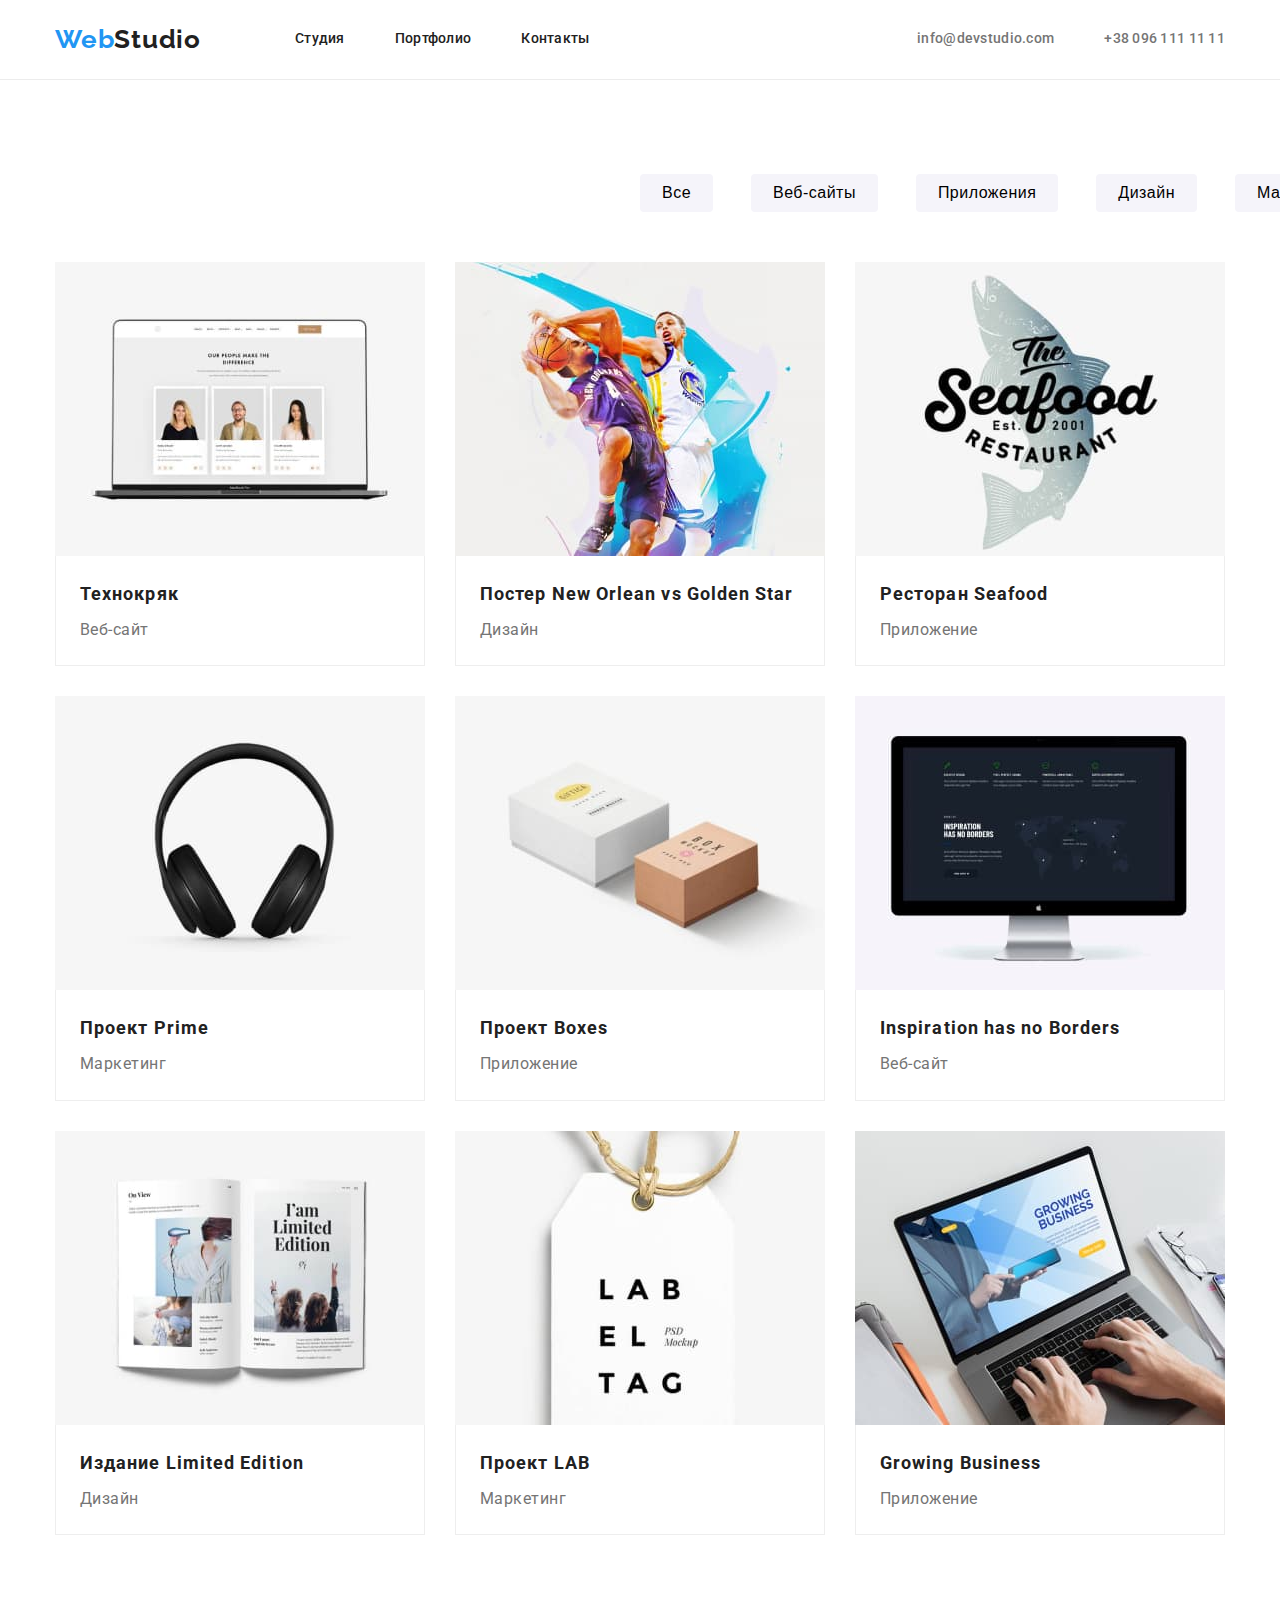
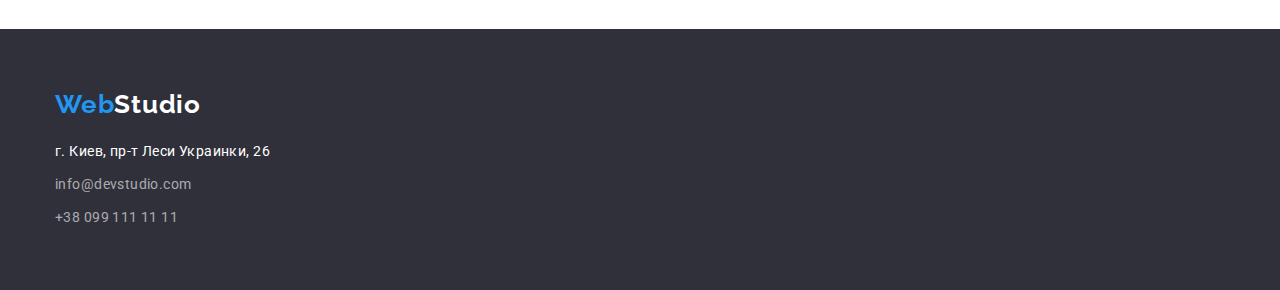
==== portfolio.html @ 174a84f0 "added homework №3 (markup based on flexboxes)" ====
<!DOCTYPE html>
<html lang="ru">
  <head>
    <meta charset="UTF-8" />
    <meta http-equiv="X-UA-Compatible" content="IE=edge" />
    <meta name="viewport" content="width=device-width, initial-scale=1.0" />
    <link rel="stylesheet" href="node_modules/modern-normalize/modern-normalize.css" />
    <link rel="stylesheet" href="./css/styles.css" />
    <title>WebStudio - Портфолио</title>
  </head>
  <body>
    <header>
      <div class="container">
        <a class="studio-logo link" href="./index.html"> <span>Web</span><span>Studio</span> </a>
        <nav>
          <ul class="list">
            <li>
              <a class="link" href="./index.html">Студия</a>
            </li>
            <li>
              <a class="link" href="./portfolio.html">Портфолио</a>
            </li>
            <li>
              <a class="link" href="#contacts">Контакты</a>
            </li>
          </ul>
        </nav>

        <ul class="list">
          <li>
            <a class="link" href="mailto:info@devstudio.com">info@devstudio.com</a>
          </li>
          <li>
            <a class="link" href="tel:+380961111111">+38 096 111 11 11 </a>
          </li>
        </ul>
      </div>
    </header>

    <main>
      <section id="portfolio" class="portfolio-section">
        <div class="container">
          <h2 hidden>Наши работы</h2>

          <ul class="portfolio-cards-filter list">
            <li><button type="button">Все</button></li>
            <li><button type="button">Веб-сайты</button></li>
            <li><button type="button">Приложения</button></li>
            <li><button type="button">Дизайн</button></li>
            <li><button type="button">Маркетинг</button></li>
          </ul>

          <ul class="cards list">
            <li class="card">
              <img src="./images/img-portfolio-1.jpg" alt="Открытый на ноутбуке сайт" />
              <div class="card-text">
                <p class="card-title">Технокряк</p>
                <span class="card-caption">Веб-сайт</span>
              </div>
            </li>

            <li class="card">
              <img src="./images/img-portfolio-2.jpg" alt="Постер: игра в баскетбол" />
              <div class="card-text">
                <p class="card-title">Постер New Orlean vs Golden Star</p>
                <span class="card-caption">Дизайн</span>
              </div>
            </li>

            <li class="card">
              <img src="./images/img-portfolio-3.jpg" alt="Логотип ресторана Seafood" />
              <div class="card-text">
                <p class="card-title">Ресторан Seafood</p>
                <span class="card-caption">Приложение</span>
              </div>
            </li>

            <li class="card">
              <img src="./images/img-portfolio-4.jpg" alt="Наушники" />
              <div class="card-text">
                <p class="card-title">Проект Prime</p>
                <span class="card-caption">Маркетинг</span>
              </div>
            </li>

            <li class="card">
              <img src="./images/img-portfolio-5.jpg" alt="Две коробки разных размеров" />
              <div class="card-text">
                <p class="card-title">Проект Boxes</p>
                <span class="card-caption">Приложение</span>
              </div>
            </li>

            <li class="card">
              <img
                src="./images/img-portfolio-6.jpg"
                alt="Сайт Inspiration has no borders на мониторе"
              />
              <div class="card-text">
                <p class="card-title">Inspiration has no Borders</p>
                <span class="card-caption">Веб-сайт</span>
              </div>
            </li>

            <li class="card">
              <img src="./images/img-portfolio-7.jpg" alt="Разворот печатного издания" />
              <div class="card-text">
                <p class="card-title">Издание Limited Edition</p>
                <span class="card-caption">Дизайн</span>
              </div>
            </li>

            <li class="card">
              <img
                src="./images/img-portfolio-8.jpg"
                alt="Картонная бирка с декоративной веревкой"
              />
              <div class="card-text">
                <p class="card-title">Проект LAB</p>
                <span class="card-caption">Маркетинг</span>
              </div>
            </li>

            <li class="card">
              <img
                src="./images/img-portfolio-9.jpg"
                alt="Приложение Growing Business, открытое на ноутбуке"
              />
              <div class="card-text">
                <p class="card-title">Growing Business</p>
                <span class="card-caption">Приложение</span>
              </div>
            </li>
          </ul>
        </div>
      </section>
    </main>

    <footer id="contacts">
      <div class="container">
        <a class="studio-logo link" href="./index.html"> <span>Web</span><span>Studio</span> </a>
        <address>
          <ul class="list">
            <li>
              <a class="link" href="https://goo.gl/maps/Uex1Hu8hUSsigpkb6"
                >г. Киев, пр-т Леси Украинки, 26</a
              >
            </li>
            <li>
              <a class="link" href="mailto:info@devstudio.com">info@devstudio.com</a>
            </li>
            <li>
              <a class="link" href="tel:+380991111111">+38 099 111 11 11</a>
            </li>
          </ul>
        </address>
      </div>
    </footer>
  </body>
</html>
---- css/styles.css ----
@import url('https://fonts.googleapis.com/css2?family=Raleway:wght@700&family=Roboto:wght@400;500;700;900&display=swap');


:root {
    --brand-black: #212121;
    --brand-blue: #2196F3;
    --dark-blue: #188CE8;
    --dark-gray: #2F303A;
    --light-gray: #757575;
    --light-pink: #ECECEC;
    --white: #FFFFFF;
    --transparent-gray: rgba(255, 255, 255, 0.6);
}

html{
    box-sizing: border-box;
}

*,
*::after,
*::before {
    box-sizing: inherit;
}

body {
    padding: 0;
    margin: 0;
    
    font-family: 'Roboto', sans-serif;
    font-style: normal;

    background-color: var(--white);
    color: var(--brand-black);
}

.container{
    width: 1200px;
    margin: 0 auto;
    padding: 0 15px;
}



.link {
    text-decoration: none;
    color: inherit;
}

.link:active,
.link:focus,
.link:hover{
    color: var(--brand-blue);
    outline: none;
}

.link:focus{
    text-decoration: underline;
}

section {
    padding-top: 94px;
    padding-bottom: 94px;
}

button{
    cursor: pointer;
}

.list {
    list-style: none;
    padding-left: 0;
    margin: 0;
}

img {
    display: block;
    max-width: 100%;
    height: auto;
}

h1,
h2,
h3,
h4,
h5,
h6,
p {
    margin: 0;
}

h2{
    margin-bottom: 50px;
    text-align: center;

    font-weight: 700;
    font-size: 36px;
    line-height: 1.17;
    letter-spacing: 0.03em;
}




/* --- HEADER --- */

header {
    border-bottom: 1px solid var(--light-pink);
}

header .container {
    padding-top: 24px;
    padding-bottom: 24px;
    
    display: flex;
    align-items:center;
    justify-content: space-between;
    
    background-color: var(--white);
}

/* --- logo in header and footer --- */
.studio-logo {
    margin-top: 0;

    font-family: 'Raleway';
    font-weight: 700;
    font-size: 26px;
    line-height: 1.19;
    letter-spacing: 0.03em;

    color: var(--brand-blue);
}

header .studio-logo span:last-child {
    color: var(--brand-black);
}

footer .studio-logo span:last-child {
    color: var(--white);
}

/* --- for both header menu sections: "nav" and "contacts" --- */ 
header ul{
    display: flex;
    align-items: center;
    justify-content: space-between;

    font-weight: 500;
    font-size: 14px;
    line-height: 1.14;
    letter-spacing: 0.02em;
}

/* --- header menu "nav" section --- */
header nav {
    margin: 0 auto 0 94px;
}

header nav li:not(:last-of-type) {
    margin-right: 50px;
}

/* --- header menu "contacts" section --- */
header > .container > ul:last-of-type{
    color: var(--light-gray);
}

header > .container > ul > li:not(:first-of-type) {
    margin-left: 50px;
}



/* --- 1. HERO SECTION --- */

.hero-section{
    padding-top: 0;
    padding-bottom: 0;
    background-color: var(--dark-gray);
}

.hero-section .container{
    padding-top: 200px;
    padding-bottom: 200px;

    text-align: center;
    text-transform: uppercase;
}

.hero-section h1{
    width: 696px;
    margin: 0 auto;

    font-weight: 900;
    font-size: 44px;
    line-height: 1.36;

    letter-spacing: 0.06em;
    text-transform: uppercase;

    color: var(--white);
}

.hero-section button {
    padding: 10px 32px;
    margin-top: 30px;

    background-color: var(--brand-blue);
    color: var(--white);

    border: none;
    border-radius: 4px;

    font-weight: 700;
    font-size: 16px;
    line-height: 1.88;
}

.hero-section button:focus,     
.hero-section button:hover{
    background: var(--dark-blue);
}



/* --- 2. OUR ADVANTAGES SECTION --- */

.advantages-section{
    padding-bottom: 0;
}

.advantages-section ul {
    display: flex;
    flex-direction: row;
    align-items: center;
    justify-content: space-between;
}

.advantages-section li {
    font-size: 14px;
    line-height: 1.71;
    letter-spacing: 0.03em;

    color: var(--light-gray);
}

.advantages-section li:not(:last-child) {
      margin-right: 30px;
}

.advantages-section h3 {
    margin-bottom: 10px;

    font-weight: 700;
    font-size: 14px;
    line-height: 1.14;
    letter-spacing: 0.03em;
    text-transform: uppercase;

    color: var(--brand-black);
}



/* --- 3. OUR WORK SECTION --- */

.our-work-section ul {
    display: flex;
    flex-direction: row;
    align-items: center;
    justify-content: space-between;
}

.our-work-section li:not(:last-child) {
    margin-right: 30px;
}

.our-work-section img {
    width: 370px;
    height: 294px;
}



/* --- 4 and 5. for OUR TEAM and PORTFOLIO sections --- */

.portfolio-section .cards,
.our-team-section .cards {
    padding: 0;
    margin: 0;

    display: flex;
    flex-direction: row;
    align-items: center;
    justify-content: space-between;
    flex-wrap: wrap;
}

.card {
    font-style: normal;

    background: var(--white);
}



/* --- 4. OUR TEAM SECTION --- */

.our-team-section {
    background-color: #F5F4FA;
}

.our-team-section .card {
    box-shadow: 0px 1px 3px rgba(0, 0, 0, 0.12),
    0px 1px 1px rgba(0, 0, 0, 0.14),
    0px 2px 1px rgba(0, 0, 0, 0.2);
    border-radius: 0px 0px 4px 4px;
    margin: 0;
}

.our-team-section .card:not(:last-of-type) {
    margin: 0 30px 0 0;
}

.our-team-section .card > img{
    width: 270px;
    height: 260px;
}

.our-team-section .card {
    text-align: center;
}

.our-team-section .card-text {
    padding: 30px 30px;
}

.our-team-section .card-title {
    margin-bottom: 10px;
    
    font-weight: 500;
    font-size: 16px;
    line-height: 1.19;

    text-align: center;
    letter-spacing: 0.03em;
}

.our-team-section .card-caption {
    font-size: 16px;
    line-height: 1.19;
    letter-spacing: 0.03em;

    color: var(--light-gray);
}



/* --- 5. PORTFOLIO SECTION --- */

.portfolio-section {
    background-color: var(--white);
}

.portfolio-cards-filter{
    margin: 0 50% 50px 50%;

    display: flex;
    flex-direction: row;
    align-items: center;
    justify-content: space-around;
    gap: 30px;
}

.portfolio-cards-filter button{
    padding: 6px 22px;

    background: #F5F4FA;
    border: none;
    border-radius: 4px;

    font-weight: 500;
    font-size: 16px;
    line-height: 1.63;
    letter-spacing: 0.03em;

    white-space: nowrap;
}

.portfolio-cards-filter li:not(:last-of-type) button {
    margin-right: 8px;
}

.portfolio-cards-filter button:hover,
.portfolio-cards-filter button:active,
.portfolio-cards-filter button:focus {
    background: var(--brand-blue);
    color: var(--white);

    box-shadow: 0px 3px 1px rgba(0, 0, 0, 0.1),
    0px 1px 2px rgba(0, 0, 0, 0.08),
    0px 2px 2px rgba(0, 0, 0, 0.12);
}

.portfolio-section .card {
    margin: 0 0 30px 0;
}

.portfolio-section .card:nth-of-type(n+7) {
    margin-bottom: 0px;
}

.portfolio-section .card > img {
    width: 370px;
    height: 294px;
}

.portfolio-section .card-text {
    padding: 20px 24px;
    border-left: 1px solid #EEEEEE;
    border-right: 1px solid #EEEEEE;
    border-bottom: 1px solid #EEEEEE;
}

.portfolio-section .card-title {
    margin-bottom: 3px;

    font-weight: 700;
    font-size: 18px;
    line-height: 2;
    letter-spacing: 0.06em;

    color: var(--brand-black);
}

.portfolio-section .card-caption{
    font-size: 16px;
    line-height: 1.9;
    letter-spacing: 0.03em;

    color: var(--light-gray);
}



/* --- FOOTER --- */

footer{
    background: var(--dark-gray);
}

footer .container{
    padding-top: 60px;
    padding-bottom: 60px;
}

footer address{
    margin-top: 20px;

    font-style: normal;
    font-size: 14px;
    line-height: 1.71;

    letter-spacing: 0.03em;
}

footer address{
    color: var(--transparent-gray);
}

footer li:first-of-type>a {
    color: var(--white);
}

footer li:not(:last-of-type) {
    margin-bottom: 9px;
}
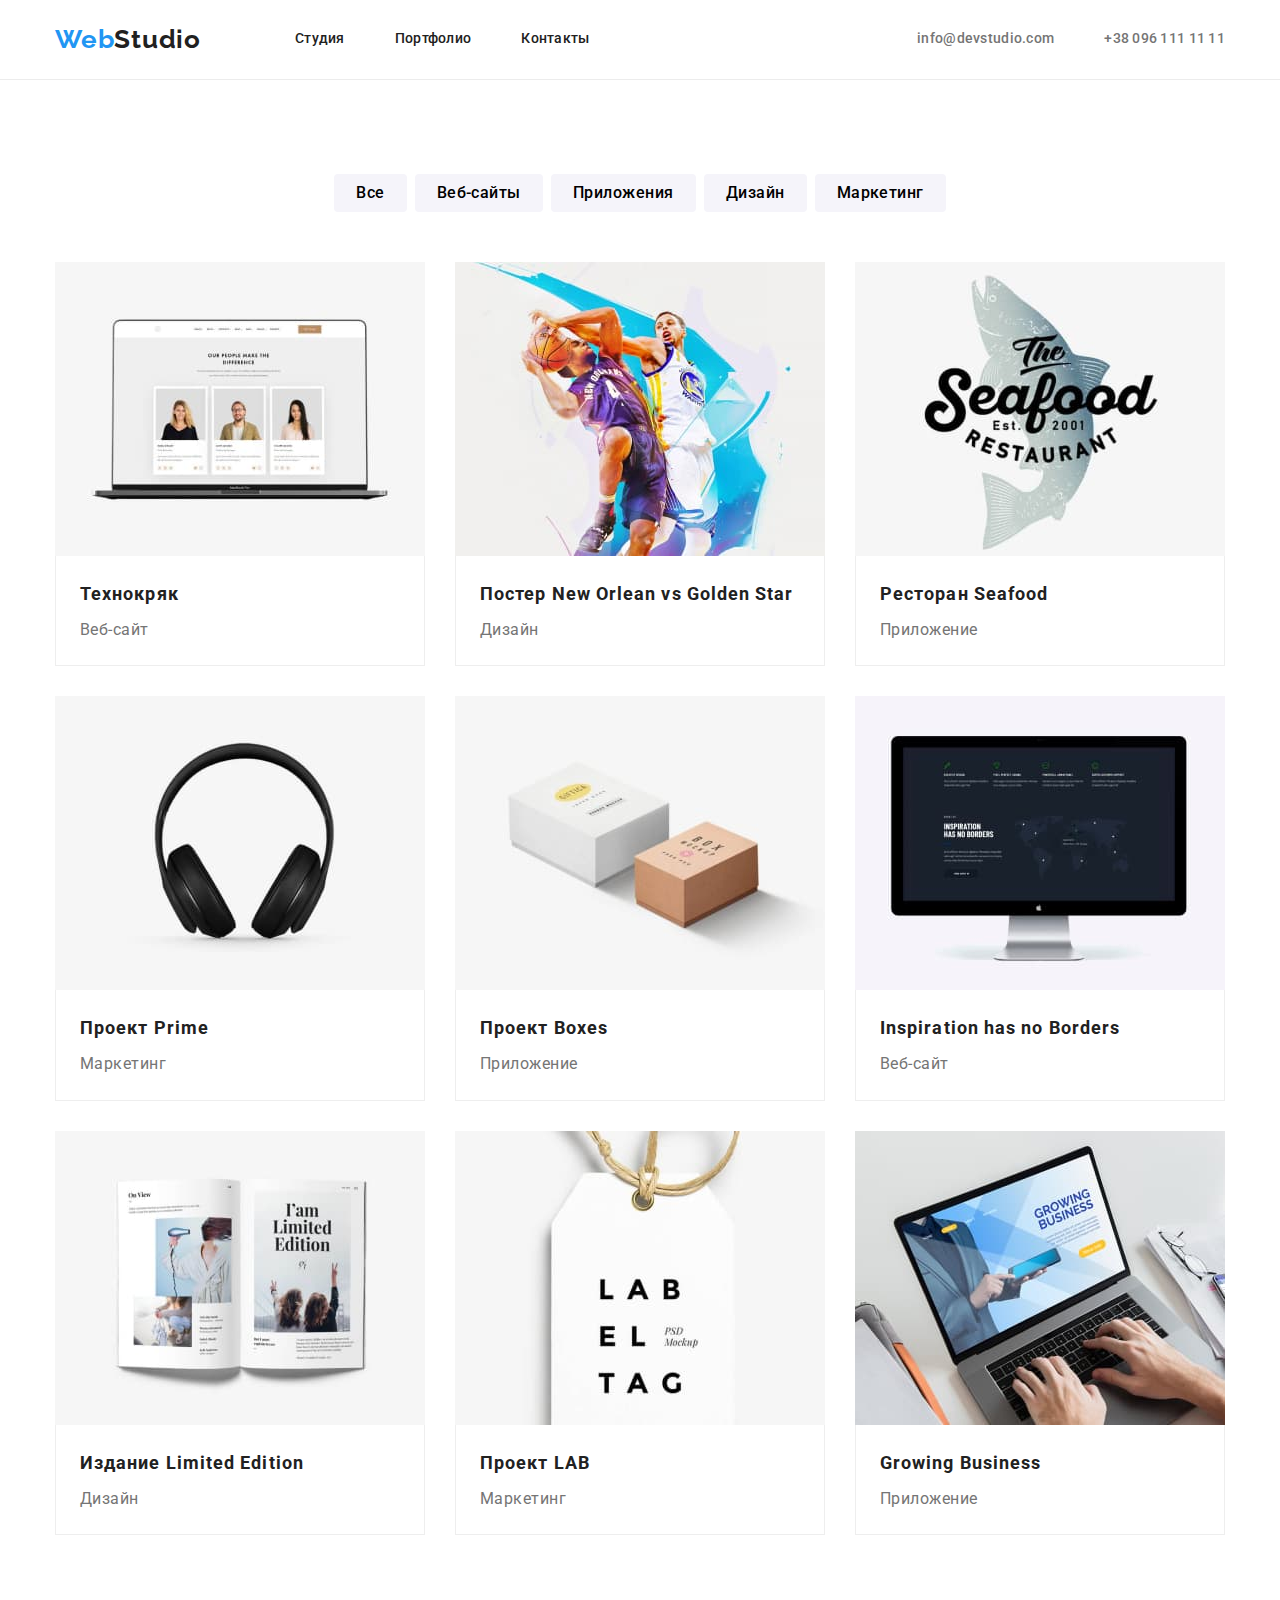
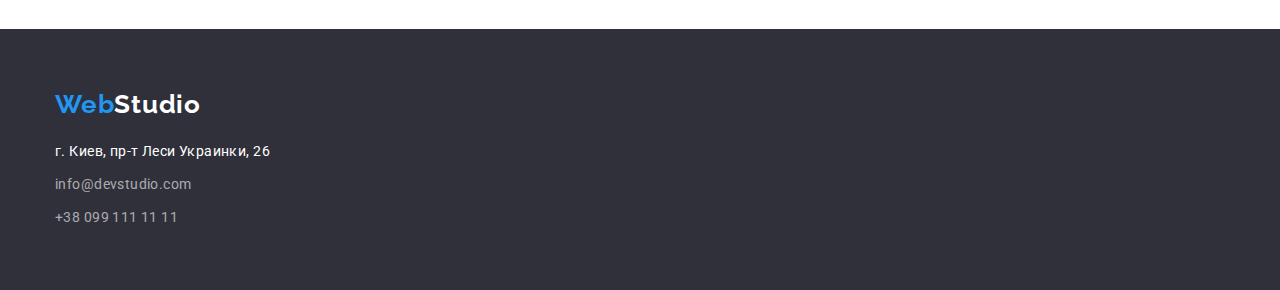
==== commit 00fd88ad: "markup fixes" ====
--- a/portfolio.html
+++ b/portfolio.html
@@ -4,7 +4,10 @@
     <meta charset="UTF-8" />
     <meta http-equiv="X-UA-Compatible" content="IE=edge" />
     <meta name="viewport" content="width=device-width, initial-scale=1.0" />
-    <link rel="stylesheet" href="node_modules/modern-normalize/modern-normalize.css" />
+    <link
+      rel="stylesheet"
+      href="https://cdnjs.cloudflare.com/ajax/libs/modern-normalize/1.1.0/modern-normalize.css"
+    />
     <link rel="stylesheet" href="./css/styles.css" />
     <title>WebStudio - Портфолио</title>
   </head>
--- a/css/styles.css
+++ b/css/styles.css
@@ -105,12 +105,11 @@
 
 header {
     border-bottom: 1px solid var(--light-pink);
-}
-
-header .container {
     padding-top: 24px;
     padding-bottom: 24px;
-    
+}
+
+header .container {
     display: flex;
     align-items:center;
     justify-content: space-between;
@@ -174,14 +173,16 @@
 /* --- 1. HERO SECTION --- */
 
 .hero-section{
-    padding-top: 0;
-    padding-bottom: 0;
-    background-color: var(--dark-gray);
-}
-
-.hero-section .container{
     padding-top: 200px;
     padding-bottom: 200px;
+    /* padding-top: 0;
+    padding-bottom: 0; */
+    background-color: var(--dark-gray);
+}
+
+.hero-section .container{
+    /* padding-top: 200px;
+    padding-bottom: 200px; */
 
     text-align: center;
     text-transform: uppercase;
@@ -237,6 +238,7 @@
 }
 
 .advantages-section li {
+    width: 270px;
     font-size: 14px;
     line-height: 1.71;
     letter-spacing: 0.03em;
@@ -292,8 +294,10 @@
     display: flex;
     flex-direction: row;
     align-items: center;
-    justify-content: space-between;
+    /* justify-content: space-between; */
+    justify-content: center;
     flex-wrap: wrap;
+    gap: 30px;
 }
 
 .card {
@@ -318,9 +322,9 @@
     margin: 0;
 }
 
-.our-team-section .card:not(:last-of-type) {
+/* .our-team-section .card:not(:last-of-type) {
     margin: 0 30px 0 0;
-}
+} */
 
 .our-team-section .card > img{
     width: 270px;
@@ -363,13 +367,14 @@
 }
 
 .portfolio-cards-filter{
-    margin: 0 50% 50px 50%;
+    /* margin: 0 50% 50px 50%; */
+    margin-bottom: 50px;
 
     display: flex;
     flex-direction: row;
     align-items: center;
-    justify-content: space-around;
-    gap: 30px;
+    /* justify-content: space-around; */
+    justify-content: center;
 }
 
 .portfolio-cards-filter button{
@@ -387,7 +392,7 @@
     white-space: nowrap;
 }
 
-.portfolio-cards-filter li:not(:last-of-type) button {
+.portfolio-cards-filter li:not(:last-of-type) {
     margin-right: 8px;
 }
 
@@ -402,13 +407,13 @@
     0px 2px 2px rgba(0, 0, 0, 0.12);
 }
 
-.portfolio-section .card {
+/* .portfolio-section .card {
     margin: 0 0 30px 0;
-}
-
-.portfolio-section .card:nth-of-type(n+7) {
+} */
+
+/* .portfolio-section .card:nth-of-type(n+7) {
     margin-bottom: 0px;
-}
+} */
 
 .portfolio-section .card > img {
     width: 370px;
@@ -447,9 +452,6 @@
 
 footer{
     background: var(--dark-gray);
-}
-
-footer .container{
     padding-top: 60px;
     padding-bottom: 60px;
 }
